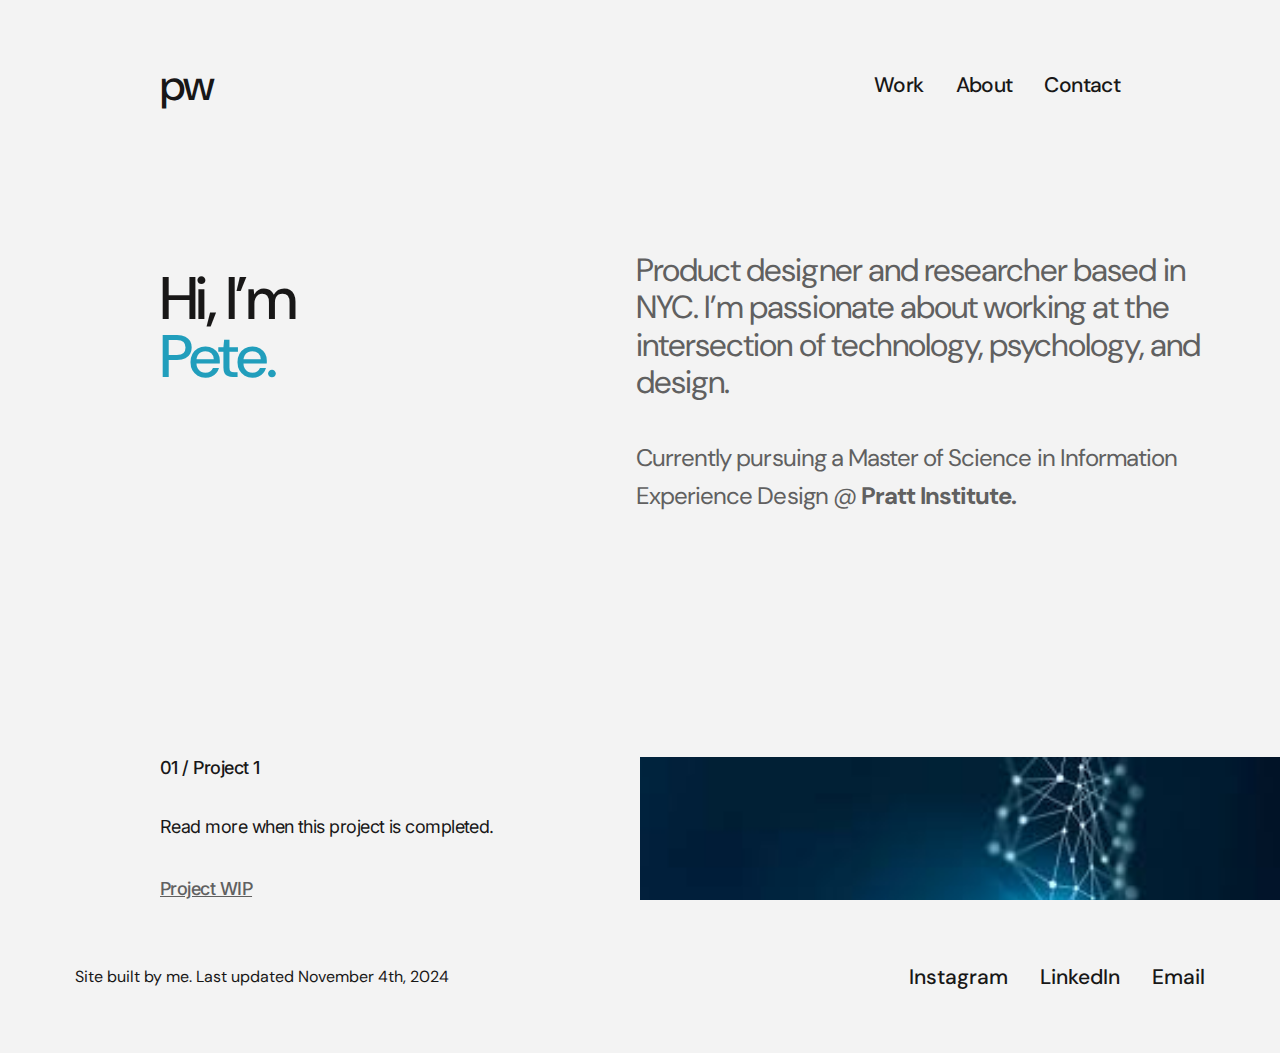
==== index.html @ b3feb7d5 "Portfolio new repo" ====
<!DOCTYPE html>
<html lang="en">
<head>
  	<meta charset="utf-8">
  	<meta name="viewport" content="width=device-width, initial-scale=1.0">
  	
  	<title>Pete Wise - Portfolio</title>
  	
  	<link rel="stylesheet"  href="./index.css" />
  	<link rel="stylesheet" href="https://fonts.googleapis.com/css2?family=DM Sans:wght@400;500;700&display=swap" />
  	<link rel="stylesheet" href="https://fonts.googleapis.com/css2?family=Inter:wght@400;500&display=swap" />
  	
  	
  	
</head>
<body>
  	
  	<div class="portfolio-home-page">
    		<div class="container">
					<nav class="navbar">
						<div class="logo">
						  <a href="index.html">pw</a>
					  </div>
						<ul class="nav-links">
							  <li><a href="index.html" class="active">Work</a></li>
							  <li><a href="about.html">About</a></li>
							  <li><a href="about.html#contact">Contact</a></li>
						</ul>
				  </nav>
    		</div>
    		<div class="body">
      			<div class="project-01">
        				<div class="description">
          					<div class="client-project-parent">
            						<div class="client-project">01 / Project 1</div>
            						<div class="lorem-ipsum-dolor">Read more when this project is completed.</div>
            						<div class="link">Project WIP</div>
          					</div>
          					<img class="img-icon" alt="" src="ph1.jpeg">
          					
        				</div>
      			</div>
      			<div class="seperator">
      			</div>
      			<div class="project-02">
        				<div class="description">
          					<div class="client-project-parent">
            						<div class="client-project">02 / Project 2</div>
            						<div class="lorem-ipsum-dolor">Read more when this project is completed.</div>
            						<div class="link">Project WIP</div>
          					</div>
          					<img class="img-icon" alt="" src="ph2.jpeg">
          					
        				</div>
      			</div>
      			<div class="seperator">
      			</div>
      			<div class="project-03">
        				<div class="client-project-parent">
          					<div class="client-project">03 / Project 3</div>
          					<div class="lorem-ipsum-dolor">Read more when this project is completed.</div>
          					<div class="link">Project WIP</div>
        				</div>
        				<img class="img-icon" alt="" src="ph3.jpg">
        				
      			</div>
    		</div>
    		<div class="frame-parent">
      			<div class="hi-im-pete-parent">
        				<div class="hi-im-pete-container">
          					<p class="hi-im-pete">Hi, I’m <span class="name">Pete.</span></p>
        				</div>
        				<div class="product-designer-and-container">
          					<span class="product-designer-and-container1">
            						<p class="hi-im-pete">Product designer and researcher based in NYC. I’m passionate about working at the intersection of technology, psychology, and design.</p>
            						<p class="hi-im-pete">&nbsp;</p>
            						<p class="currently-pursuing-a">Currently pursuing a Master of Science in Information Experience Design @ <strong>Pratt Institute.</strong></p>
          					</span>
        				</div>
      			</div>
      			<div class="wrapper">
        				<img class="icon" alt="" src="↓.svg">
        				
      			</div>
    		</div>
  	</div>
	<div>

		<footer>
			<div class="footer-content">
				<p>Site built by me. Last updated November 4th, 2024</p>
				  <div class="social-links">
						<a href="https://www.instagram.com/petewise18/" target="_blank">Instagram</a>
						<a href="https://www.linkedin.com/in/peterwiselinked" target="_blank">LinkedIn</a>
						<a href="mailto:petewise9@gmail.com">Email</a>
				  </div>
			</div>
	  </footer>
	</div>
</body>
</html>
---- index.css ----
.footinfo {
    width: 426px;
    position: relative;
    letter-spacing: -0.03em;
    line-height: 120%;
    font-weight: 500;
    display: inline-block;
    flex-shrink: 0;
}
.name {
    display: flex;
    flex-direction: row;
    align-items: flex-start;
    justify-content: flex-start;
}
.instagram {
    width: 98.2px;
    position: relative;
    letter-spacing: -0.03em;
    line-height: 120%;
    font-weight: 500;
    display: inline-block;
    height: 20px;
    flex-shrink: 0;
}
.email {
    width: 69.4px;
    position: relative;
    letter-spacing: -0.03em;
    line-height: 120%;
    font-weight: 500;
    display: inline-block;
    height: 20px;
    flex-shrink: 0;
}
.sociallinks {
    display: flex;
    flex-direction: row;
    align-items: flex-start;
    justify-content: flex-start;
    gap: 32px;
}
.footer {
    position: absolute;
    top: 2563px;
    left: 0px;
    width: 1440px;
    display: flex;
    flex-direction: row;
    align-items: center;
    justify-content: center;
    padding: 50px;
    box-sizing: border-box;
    gap: 620px;
}
.client-project {
    width: 326.2px;
    position: relative;
    letter-spacing: -0.03em;
    line-height: 121.5%;
    font-weight: 500;
    display: inline-block;
    height: 19px;
    flex-shrink: 0;
}
.lorem-ipsum-dolor {
    width: 356px;
    position: relative;
    letter-spacing: -0.03em;
    line-height: 121.5%;
    display: inline-block;
}
.link {
    width: 326.2px;
    position: relative;
    text-decoration: underline;
    letter-spacing: -0.03em;
    line-height: 121.5%;
    font-weight: 500;
    color: #606060;
    display: inline-block;
    height: 20px;
    flex-shrink: 0;
}
.client-project-parent {
    display: flex;
    flex-direction: column;
    align-items: flex-start;
    justify-content: flex-start;
    gap: 40px;
}
.img-icon {
    width: 640px;
    position: relative;
    height: 364.7px;
    object-fit: cover;
}
.description {
    display: flex;
    flex-direction: row;
    align-items: flex-start;
    justify-content: flex-start;
    gap: 124px;
}
.project-01,
.project-02,
.project-03 {
    width: 1120px;
    display: flex;
    flex-direction: row;
    align-items: flex-start;
    justify-content: space-between;
    cursor: not-allowed;
}
.seperator {
    width: 1116.6px;
    position: relative;
    border-top: 1.5px solid #181717;
    box-sizing: border-box;
    height: 1.5px;
    
}
.body {
    position: absolute;
    top: 757px;
    left: 0px;
    display: flex;
    flex-direction: column;
    align-items: flex-start;
    justify-content: flex-start;
    padding: 0px 160px;
    gap: 114px;
    font-size: 18px;
    font-family: Inter;
}
.hi-im-pete {
    margin: 0;
}
.hi-im-pete-container {
    width: 360px;
    position: relative;
    letter-spacing: -0.03em;
    line-height: 97.2%;
    font-weight: 500;
    display: inline-block;
    height: 244px;
    flex-shrink: 0;
}
.currently-pursuing-a {
    margin: 0;
    font-size: 24px;
}
.product-designer-and-container1 {
    width: 100%;
}
.product-designer-and-container {
    width: 580px;
    position: relative;
    letter-spacing: -0.03em;
    line-height: 117%;
    color: #606060;
    display: flex;
    align-items: center;
    flex-shrink: 0;
    font-size: 32px;
}
.hi-im-pete-parent {
    display: flex;
    flex-direction: row;
    align-items: flex-end;
    justify-content: center;
    gap: 116px;
}
.icon {
    width: 23px;
    position: relative;
    height: 26px;
}
.wrapper {
    display: flex;
    flex-direction: row;
    align-items: flex-end;
    justify-content: flex-start;
}
.frame-parent {
    position: absolute;
    top: 252px;
    left: 0px;
    width: 1440px;
    display: flex;
    flex-direction: column;
    align-items: flex-start;
    justify-content: center;
    padding: 0px 160px;
    box-sizing: border-box;
    gap: 99px;
    font-size: 60px;
}
.pw {
    position: relative;
    letter-spacing: -0.03em;
    line-height: 120%;
    font-weight: 500;
}
.work1 {
    position: absolute;
    top: 0%;
    left: 0%;
    letter-spacing: -0.03em;
    line-height: 120%;
    font-weight: 500;
}
.work {
    width: 49.6px;
    position: relative;
    height: 20px;
}
.about {
    width: 58.5px;
    position: relative;
    height: 20px;
}
.misc {
    position: relative;
    letter-spacing: -0.03em;
    line-height: 120%;
    font-weight: 500;
    color: #000;
}
.contact {
    width: 77.4px;
    position: relative;
    height: 20px;
}
.menu {
    display: flex;
    flex-direction: row;
    align-items: flex-start;
    justify-content: flex-start;
    gap: 32px;
    font-size: 21px;
    color: #181717;
}
.nav {
    width: 1440px;
    display: flex;
    flex-direction: row;
    align-items: center;
    justify-content: center;
    padding: 50px 0px;
    box-sizing: border-box;
    gap: 811px;
}
.navigation-bar {
    display: flex;
    flex-direction: row;
    align-items: center;
    justify-content: flex-start;
}
.top {
    position: absolute;
    top: 0px;
    left: 0px;
    display: flex;
    flex-direction: column;
    align-items: flex-start;
    justify-content: flex-start;
    font-size: 43px;
    color: #000;
}
.portfolio-home-page {
    width: 100%;
    position: relative;
    background-color: #f3f3f3;
    min-height: 100vh;
    overflow-x: hidden;
    text-align: left;
    font-size: 21px;
    color: #181717;
    font-family: 'DM Sans';
}

/* about */


/* General styles */
body {
    font-family: 'DM Sans', sans-serif;
    background-color: #f3f3f3;
    color: #181717;
    margin: 0;
    padding: 0;
    display: flex;
    flex-direction: column;
    min-height: 100vh;
}

.container {
    max-width: 1440px;
    margin: 0 auto;
    padding: 0 160px;
    box-sizing: border-box;
}

/* Navigation */
.navbar {
    display: flex;
    justify-content: space-between;
    align-items: center;
    padding: 50px 0;
}

.navbar a.logo:hover {
    color: #219ebc !important;
    transition: ease .3s !important;
    cursor: pointer !important;
}

/* Additional override for WebKit browsers */

.logo {
    font-size: 43px;
    font-weight: 500;
    letter-spacing: -0.03em;
    text-decoration: none !important;
    color: #181717 !important;
}


.logo:hover {
    color: #219ebc;
    transition: ease .3s;
    cursor: pointer;

}

a:-webkit-any-link {
    color: #181717 !important;  
    text-decoration: none !important;
}

a:-webkit-any-link:hover {
    color: #219ebc !important;
    transition: ease .3s !important;
    cursor: pointer !important;
}

.nav-links {
    display: flex;
    gap: 32px;
    list-style-type: none;
    padding: 0;
}

.nav-links a {
    font-size: 21px;
    font-weight: 500;
    text-decoration: none;
    color: #181717;
    letter-spacing: -0.03em;
}

.nav-links a.active {
    color: #219ebc;
}

/* About page specific styles */
.about-content {
    padding: 100px 0;
}

.about-intro {
    display: flex;
    justify-content: space-between;
    align-items: flex-start;
    gap: 116px;
    margin-bottom: 114px;
}

.about-intro h1 {
    font-size: 60px;
    font-weight: 500;
    letter-spacing: -0.03em;
    line-height: 97.2%;
    margin: 0;
    width: fit-content;
}

.about-text {
    width: 1000px;
    font-size: 20px;
    letter-spacing: -0.03em;
    line-height: 117%;
    color: #606060;
}

.about-image {
    max-width: 25%;
    height: auto;
    margin-top: 15px;
    
}

.separator {
    width: 100%;
    border: none;
    border-top: 1.5px solid #181717;
    margin: 114px 0;
}

.contact-section {
    text-align: center;
}

.contact-section h2 {
    font-size: 60px;
    font-weight: 500;
    letter-spacing: -0.03em;
    margin-bottom: 20px;
}

.icon {
    width: 23px;
    height: 26px;
    margin-bottom: 20px;
}

.contact-info {
    display: flex;
    justify-content: center;
    gap: 32px;
}

.email-link, .resume-link {
    font-size: 21px;
    font-weight: 500;
    text-decoration: none;
    color: #181717;
}

/* Footer */
footer {
    padding: 50px 0;
    margin-top: auto;
    margin-left: 75px;
    margin-right: 75px;
}

.footer-content {
    display: flex;
    justify-content: space-between;
    align-items: center;
}

.social-links {
    display: flex;
    gap: 32px;
}

.social-links a {
    font-size: 21px;
    font-weight: 500;
    text-decoration: none;
    color: #181717;
}

.name {
    color:#219ebc;
}


@media screen and (max-width: 768px) {
    .container {
        padding: 0 20px;
    }

    nav {
        display: flex;
        flex-direction: column;
        align-items: center;
    }
    nav a {
        margin: 5px 0;
    }

    /* Navigation */
    .navbar {
        flex-direction: column;
        gap: 20px;
    }

    .nav-links {
        flex-direction: column;
        align-items: center;
        gap: 15px;
    }

    /* Home page */
    .frame-parent {
        padding: 0 20px;
    }

    .hi-im-pete-parent {
        flex-direction: column;
        align-items: flex-start;
        gap: 30px;
        margin-top: 125px;
    }

    .product-designer-and-container {
        font-size: 24px;
    }

    .body {
        padding: 0 20px;
    }

    .description {
        flex-direction: column;
        gap: 30px;
    }

    .img-icon {
        width: 100%;
        height: auto;
    }


    .project-01,
    .project-02,
    .project-03 {
        width: 100%;
        flex-direction: column;
        gap: 30px;
    }

    .project-01 {
        margin-top: 125px;
    }

    .project-01 .description,
    .project-02 .description {
        flex-direction: column;
        gap: 30px;
    }

    .client-project-parent {
        width: 100%;
    }

    .lorem-ipsum-dolor {
        width: 100%;
    }

    /* About page */
    .about-intro {
        flex-direction: column;
        gap: 30px;
    }

    .about-text {
        width: 100%;
    }

    .about-image {
        max-width: 100%;
        margin-top: 0;
    }

    /* Footer */
    footer {
        margin: 0;
        padding: 30px 20px;
    }

    .footer-content {
        flex-direction: column;
        gap: 20px;
        text-align: center;
    }

    .social-links {
        justify-content: center;
    }
}
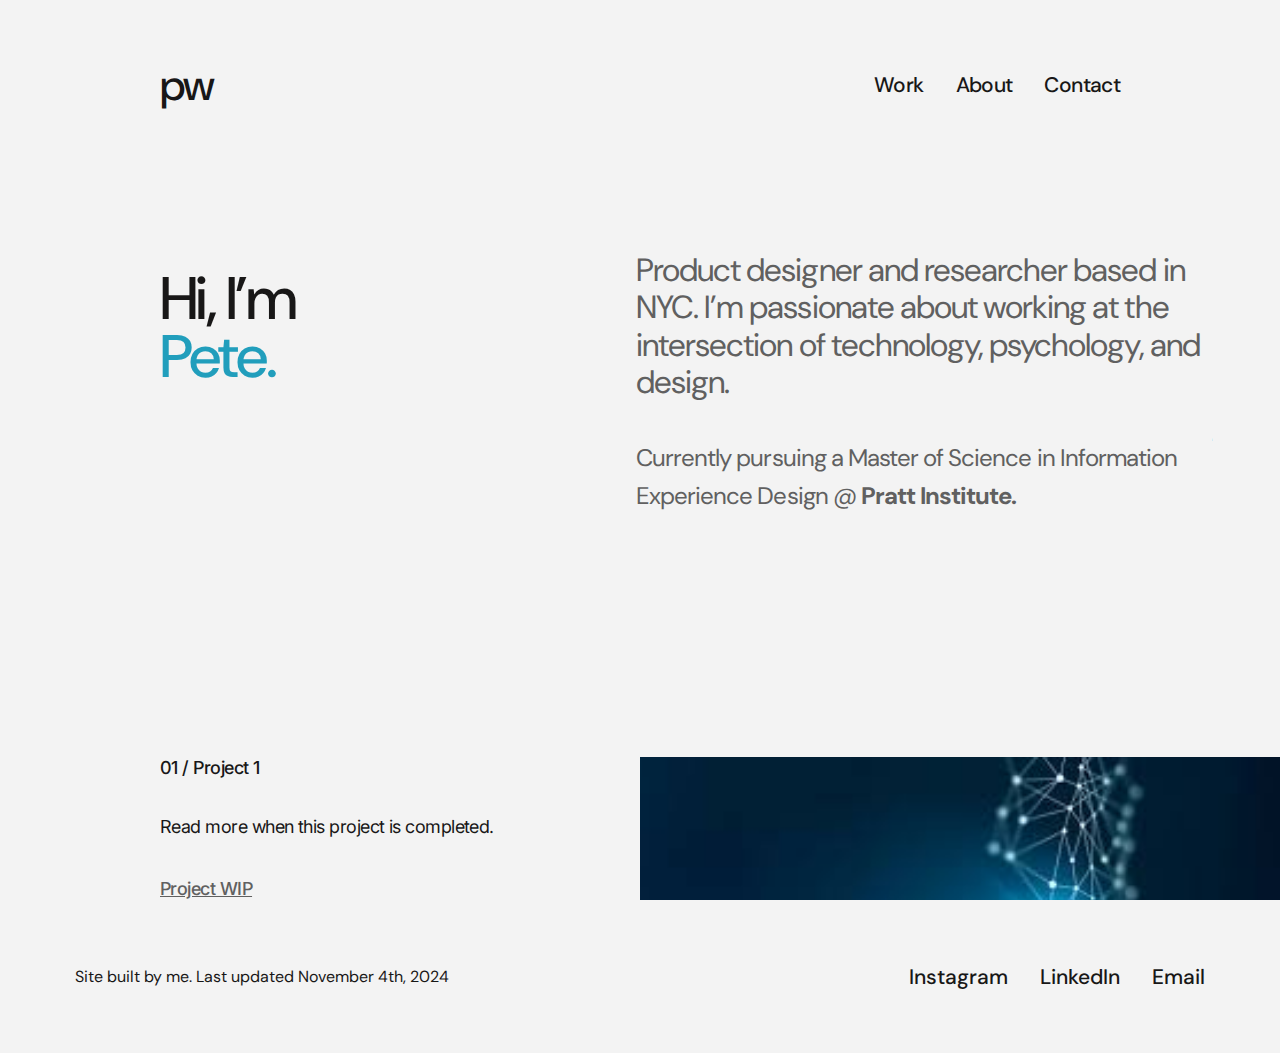
==== commit 3f5f0f66: "fixed favicon" ====
--- a/index.html
+++ b/index.html
@@ -3,6 +3,8 @@
 <head>
   	<meta charset="utf-8">
   	<meta name="viewport" content="width=device-width, initial-scale=1.0">
+
+	  <link rel="icon" type="image/png" href="favicon-32x32.png">
   	
   	<title>Pete Wise - Portfolio</title>
   	
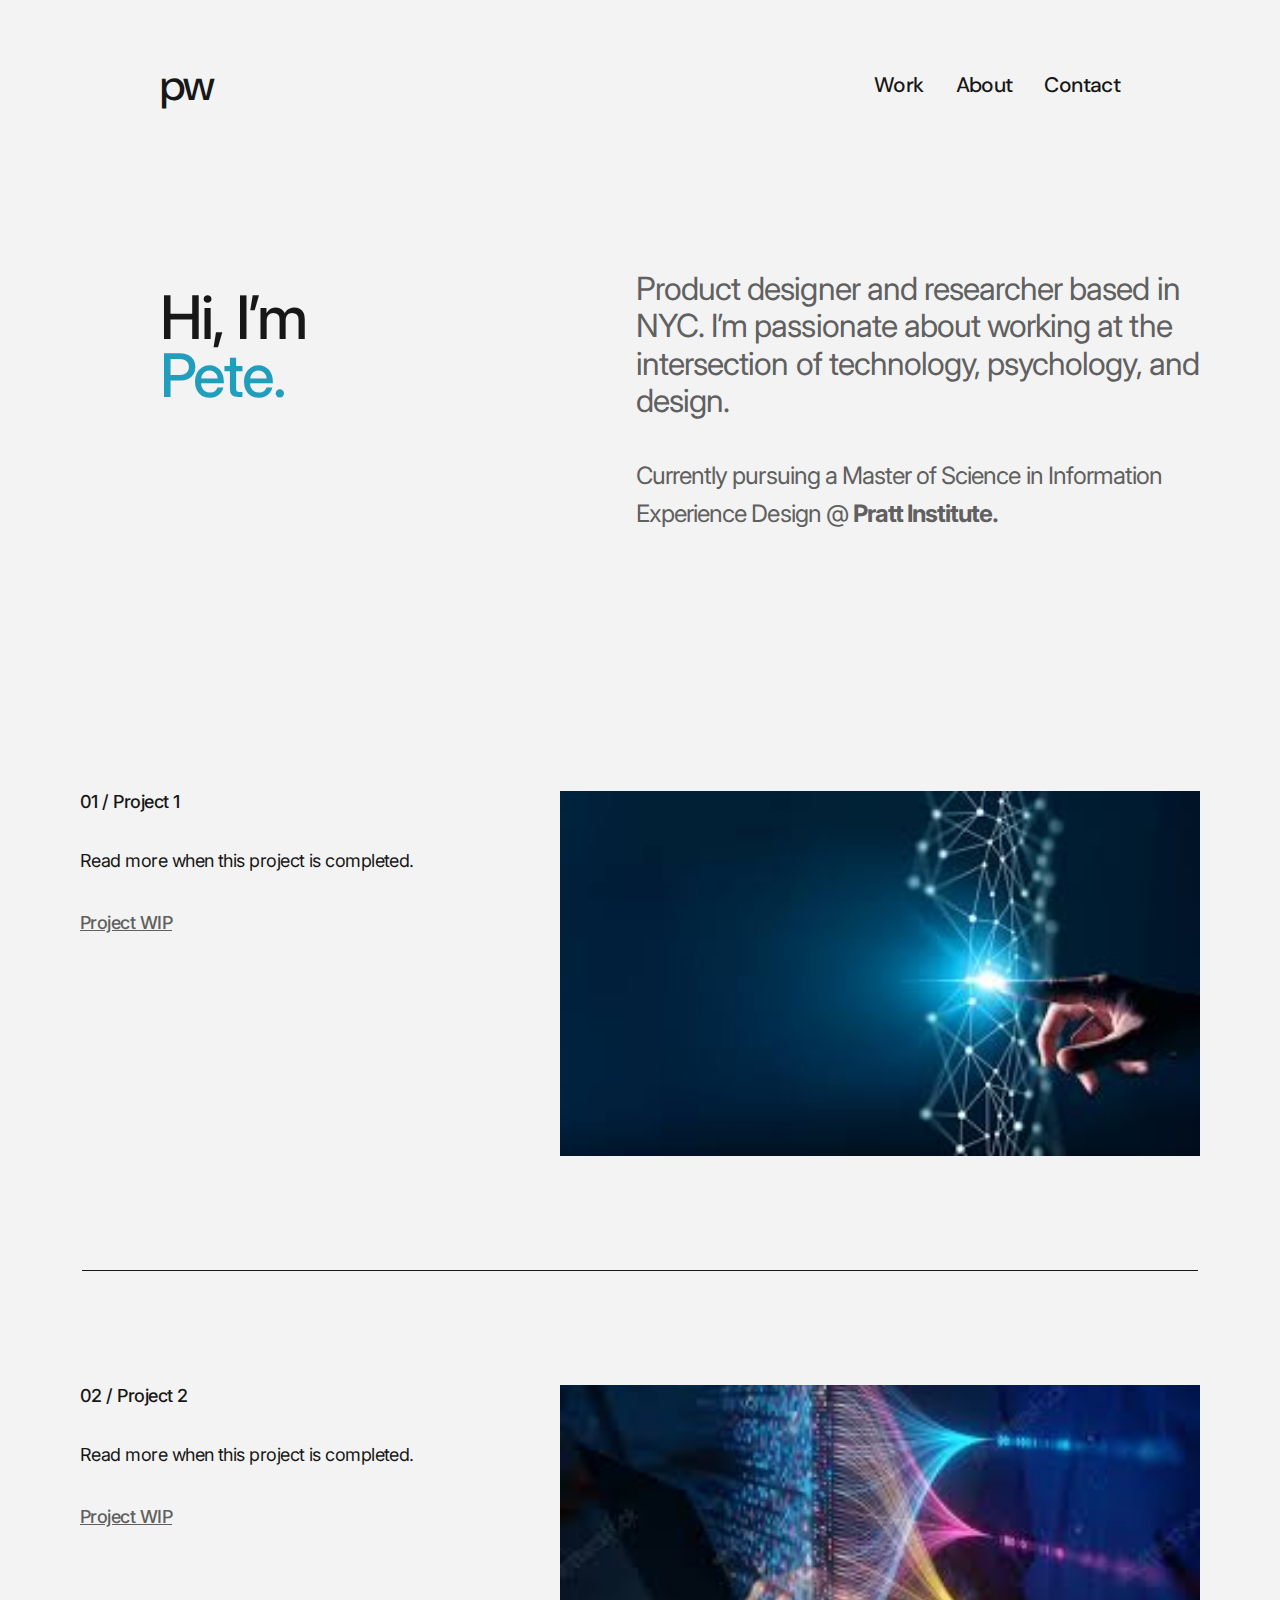
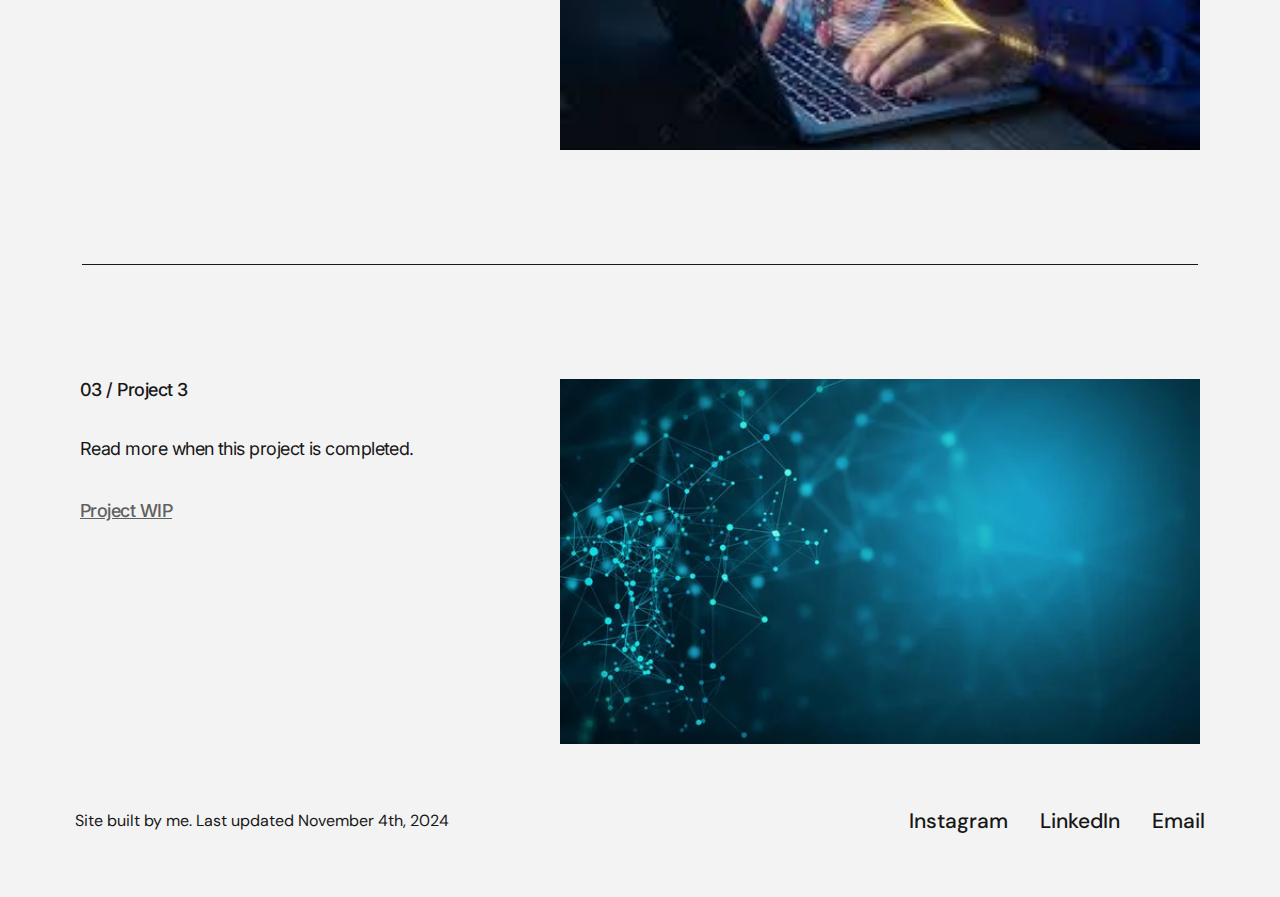
==== commit a36d68dc: "changed absolute to relative positioning" ====
--- a/index.html
+++ b/index.html
@@ -31,6 +31,24 @@
 				  </nav>
     		</div>
     		<div class="body">
+				<div class="frame-parent">
+					<div class="hi-im-pete-parent">
+						  <div class="hi-im-pete-container">
+								<p class="hi-im-pete">Hi, I’m <span class="name">Pete.</span></p>
+						  </div>
+						  <div class="product-designer-and-container">
+								<span class="product-designer-and-container1">
+									  <p class="hi-im-pete">Product designer and researcher based in NYC. I’m passionate about working at the intersection of technology, psychology, and design.</p>
+									  <p class="hi-im-pete">&nbsp;</p>
+									  <p class="currently-pursuing-a">Currently pursuing a Master of Science in Information Experience Design @ <strong>Pratt Institute.</strong></p>
+								</span>
+						  </div>
+					</div>
+					<div class="wrapper">
+						  <img class="icon" alt="" src="↓.svg">
+						  
+					</div>
+			  </div>
       			<div class="project-01">
         				<div class="description">
           					<div class="client-project-parent">
@@ -67,24 +85,7 @@
         				
       			</div>
     		</div>
-    		<div class="frame-parent">
-      			<div class="hi-im-pete-parent">
-        				<div class="hi-im-pete-container">
-          					<p class="hi-im-pete">Hi, I’m <span class="name">Pete.</span></p>
-        				</div>
-        				<div class="product-designer-and-container">
-          					<span class="product-designer-and-container1">
-            						<p class="hi-im-pete">Product designer and researcher based in NYC. I’m passionate about working at the intersection of technology, psychology, and design.</p>
-            						<p class="hi-im-pete">&nbsp;</p>
-            						<p class="currently-pursuing-a">Currently pursuing a Master of Science in Information Experience Design @ <strong>Pratt Institute.</strong></p>
-          					</span>
-        				</div>
-      			</div>
-      			<div class="wrapper">
-        				<img class="icon" alt="" src="↓.svg">
-        				
-      			</div>
-    		</div>
+    	
   	</div>
 	<div>
 
--- a/index.css
+++ b/index.css
@@ -121,14 +121,15 @@
     
 }
 .body {
-    position: absolute;
-    top: 757px;
-    left: 0px;
+    position: relative;
+    margin: 0 auto;
+    margin-top: 100px;
+    max-width: 1440px;
     display: flex;
     flex-direction: column;
-    align-items: flex-start;
-    justify-content: flex-start;
-    padding: 0px 160px;
+    align-items: center;
+    justify-content: flex-start;
+    padding: 0px 0px;
     gap: 114px;
     font-size: 18px;
     font-family: Inter;
@@ -183,10 +184,10 @@
     justify-content: flex-start;
 }
 .frame-parent {
-    position: absolute;
-    top: 252px;
-    left: 0px;
-    width: 1440px;
+    position: relative;
+    margin: 0 auto;
+    max-width: 1440px;
+    width: 100%;
     display: flex;
     flex-direction: column;
     align-items: flex-start;
@@ -300,6 +301,7 @@
     margin: 0 auto;
     padding: 0 160px;
     box-sizing: border-box;
+    width: 100%;
 }
 
 /* Navigation */
@@ -472,6 +474,7 @@
 @media screen and (max-width: 768px) {
     .container {
         padding: 0 20px;
+        margin: 0 auto;
     }
 
     nav {
@@ -498,6 +501,7 @@
     /* Home page */
     .frame-parent {
         padding: 0 20px;
+        margin: 0 auto;
     }
 
     .hi-im-pete-parent {
@@ -513,6 +517,7 @@
 
     .body {
         padding: 0 20px;
+        margin: 0 auto;
     }
 
     .description {
